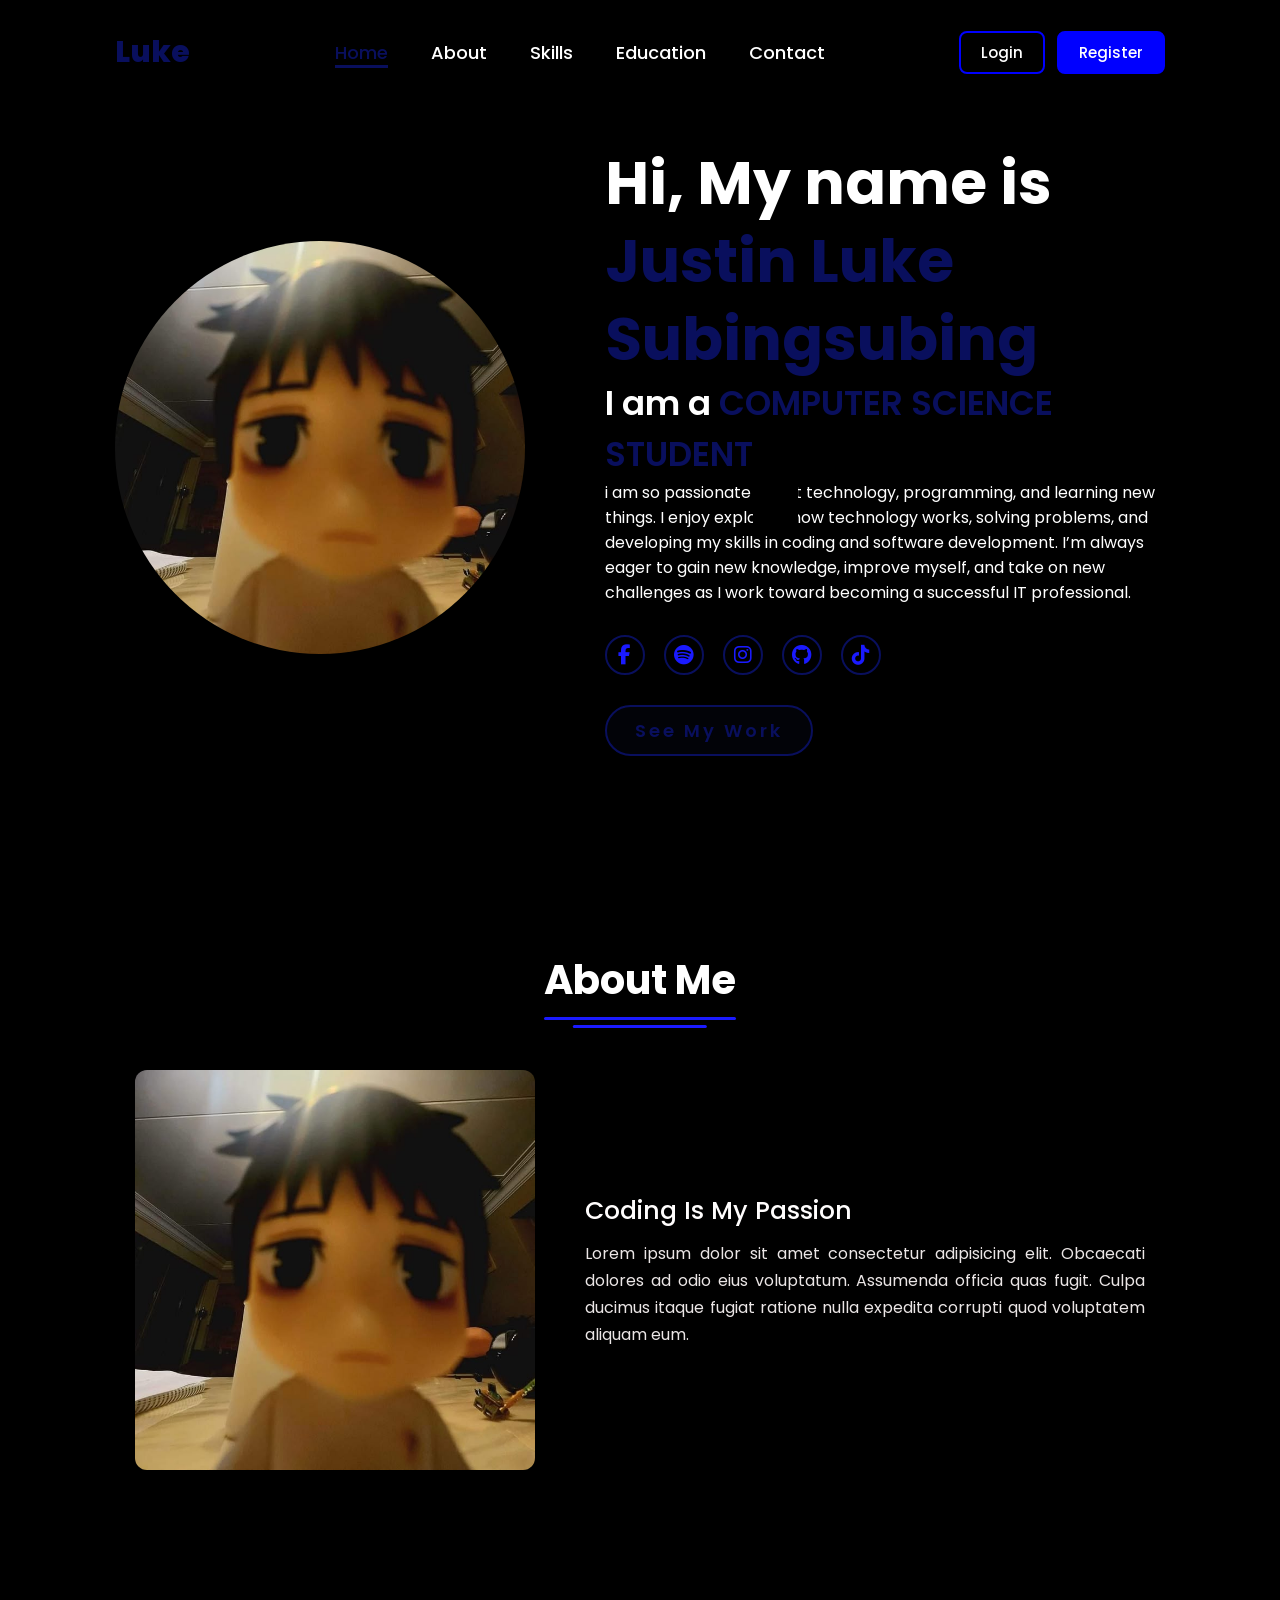
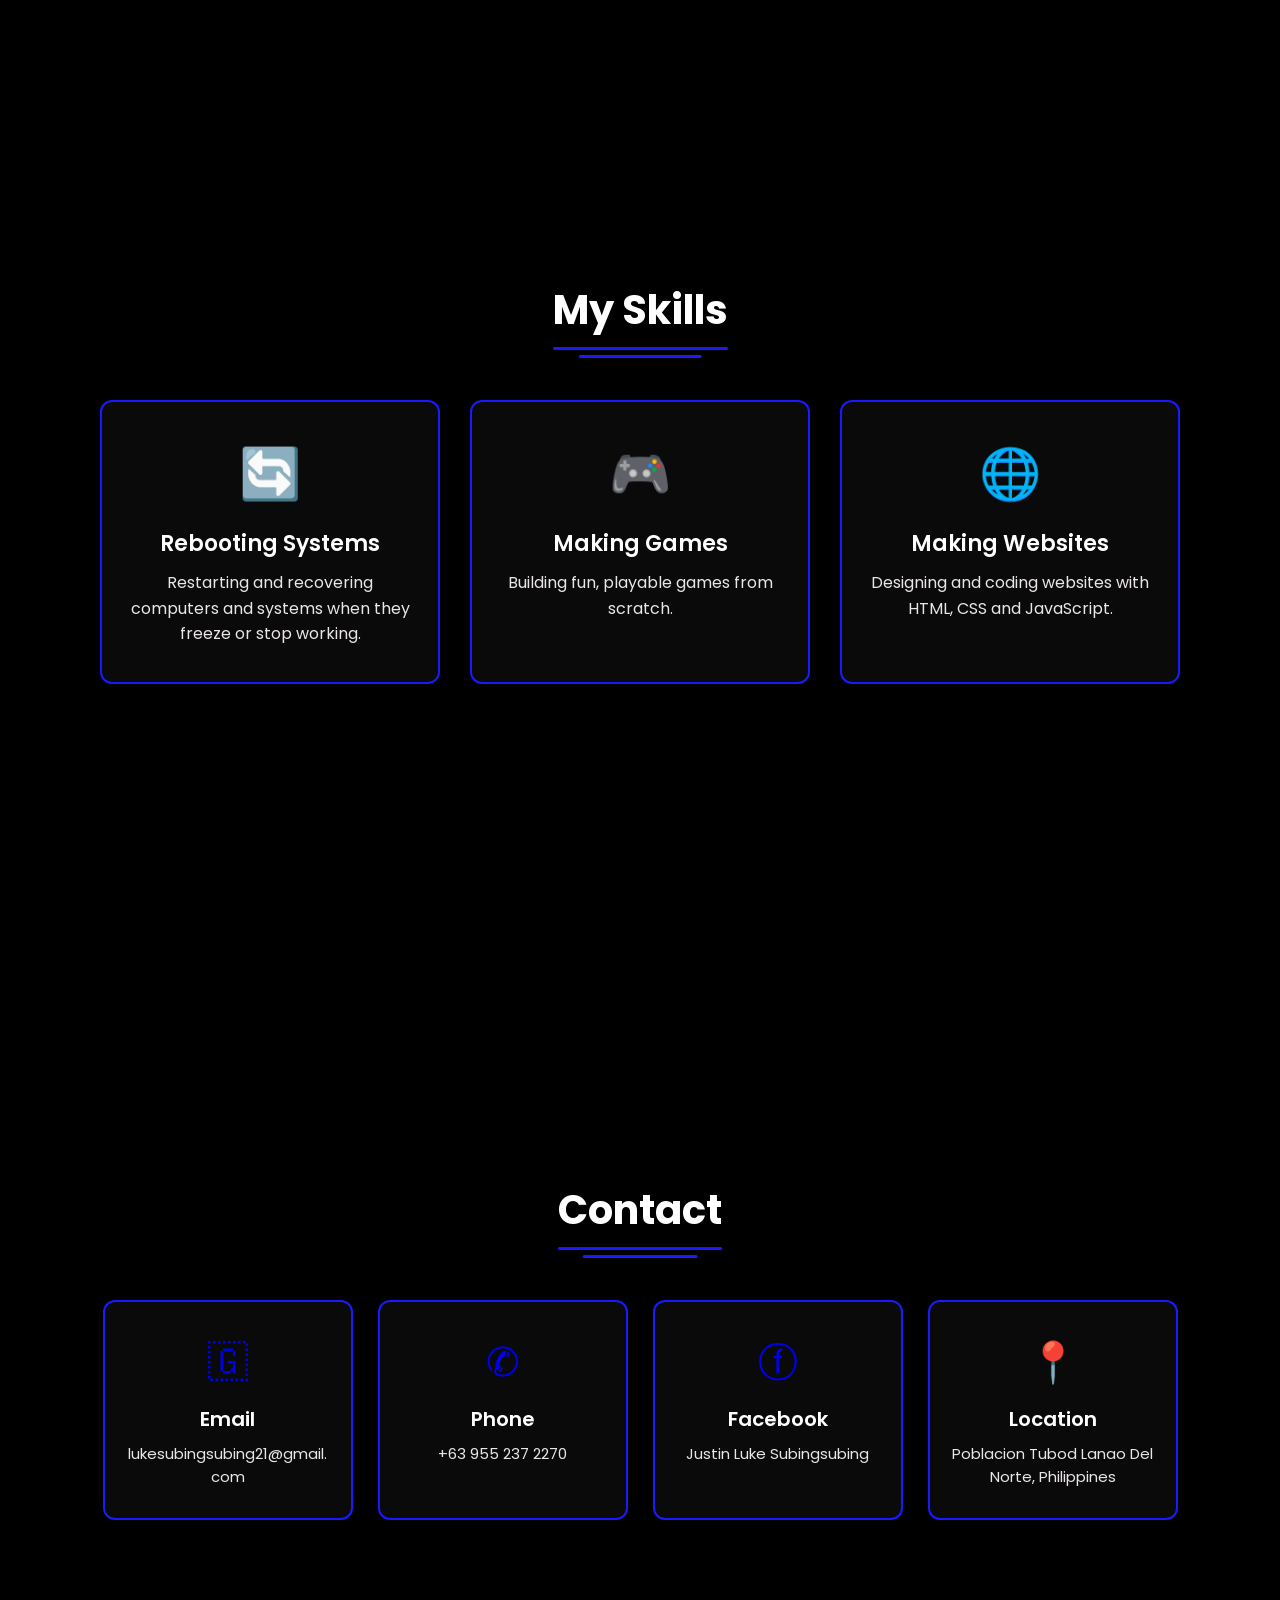
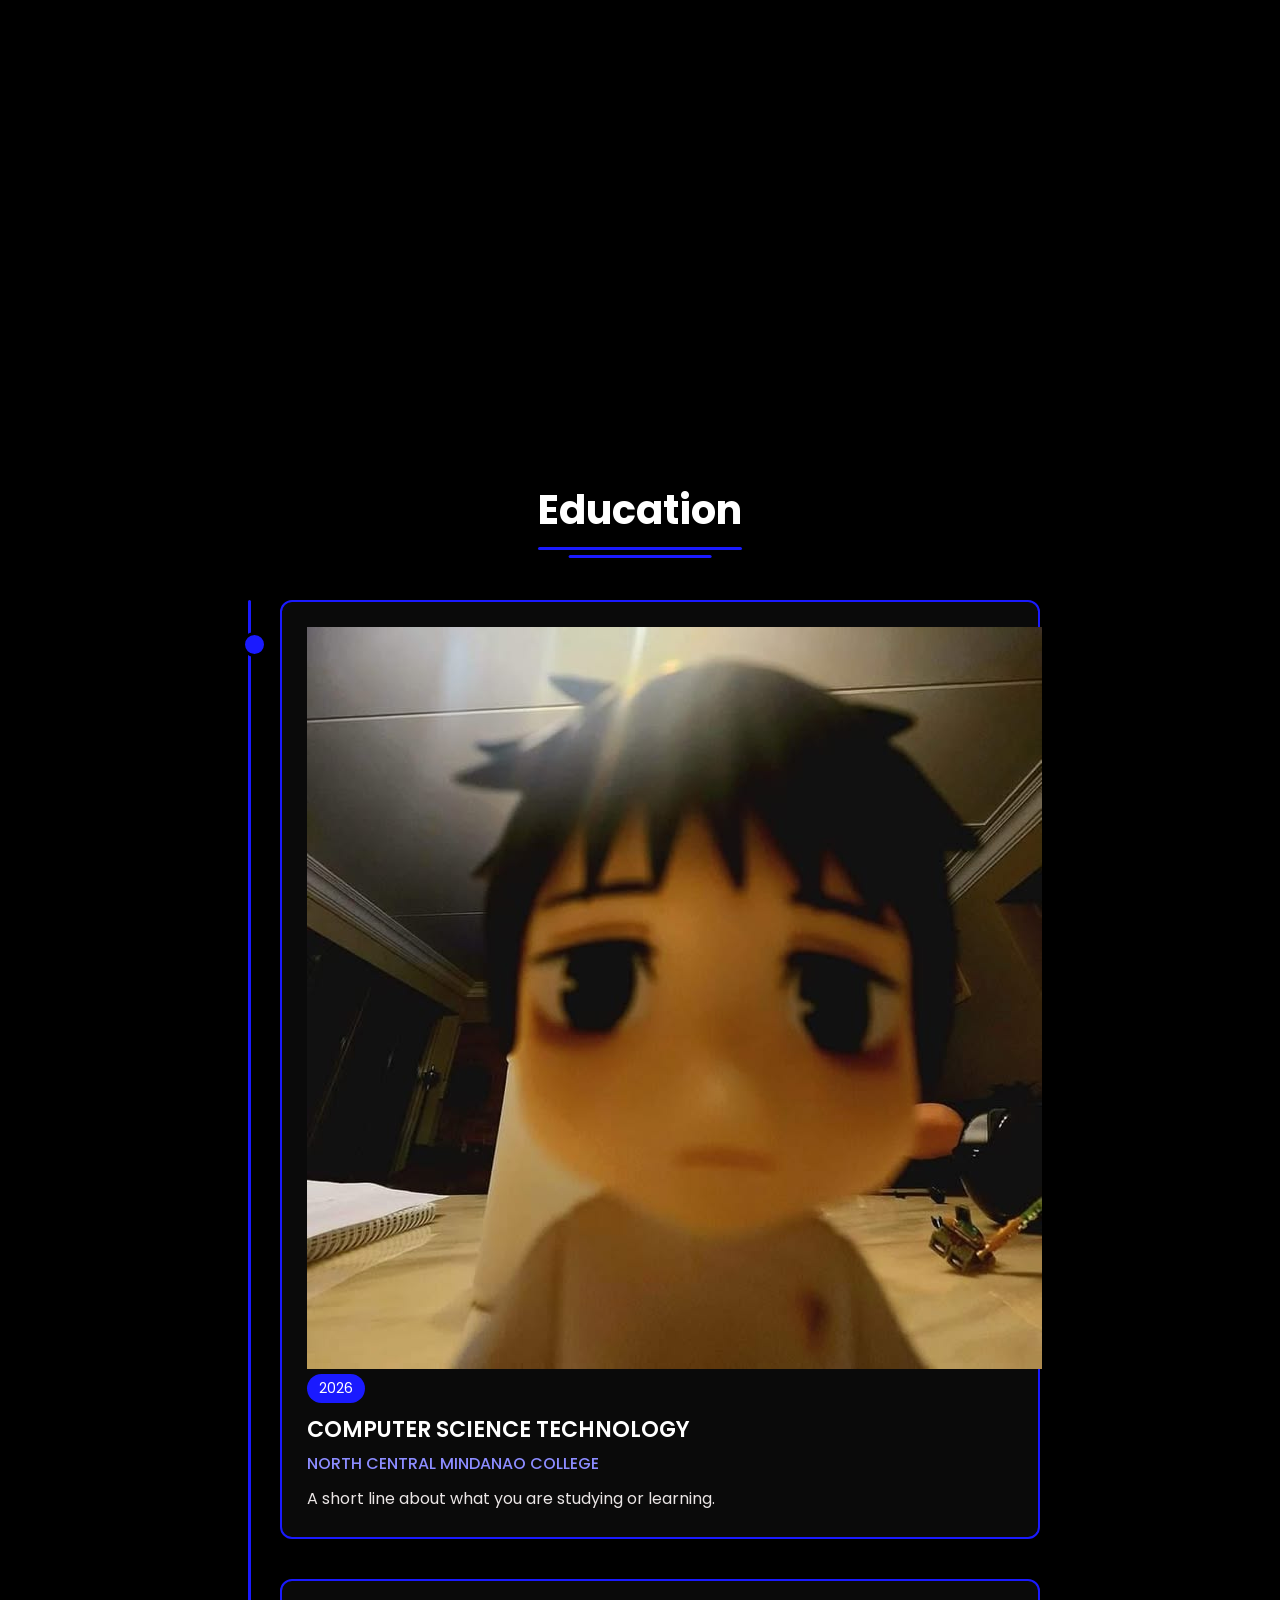
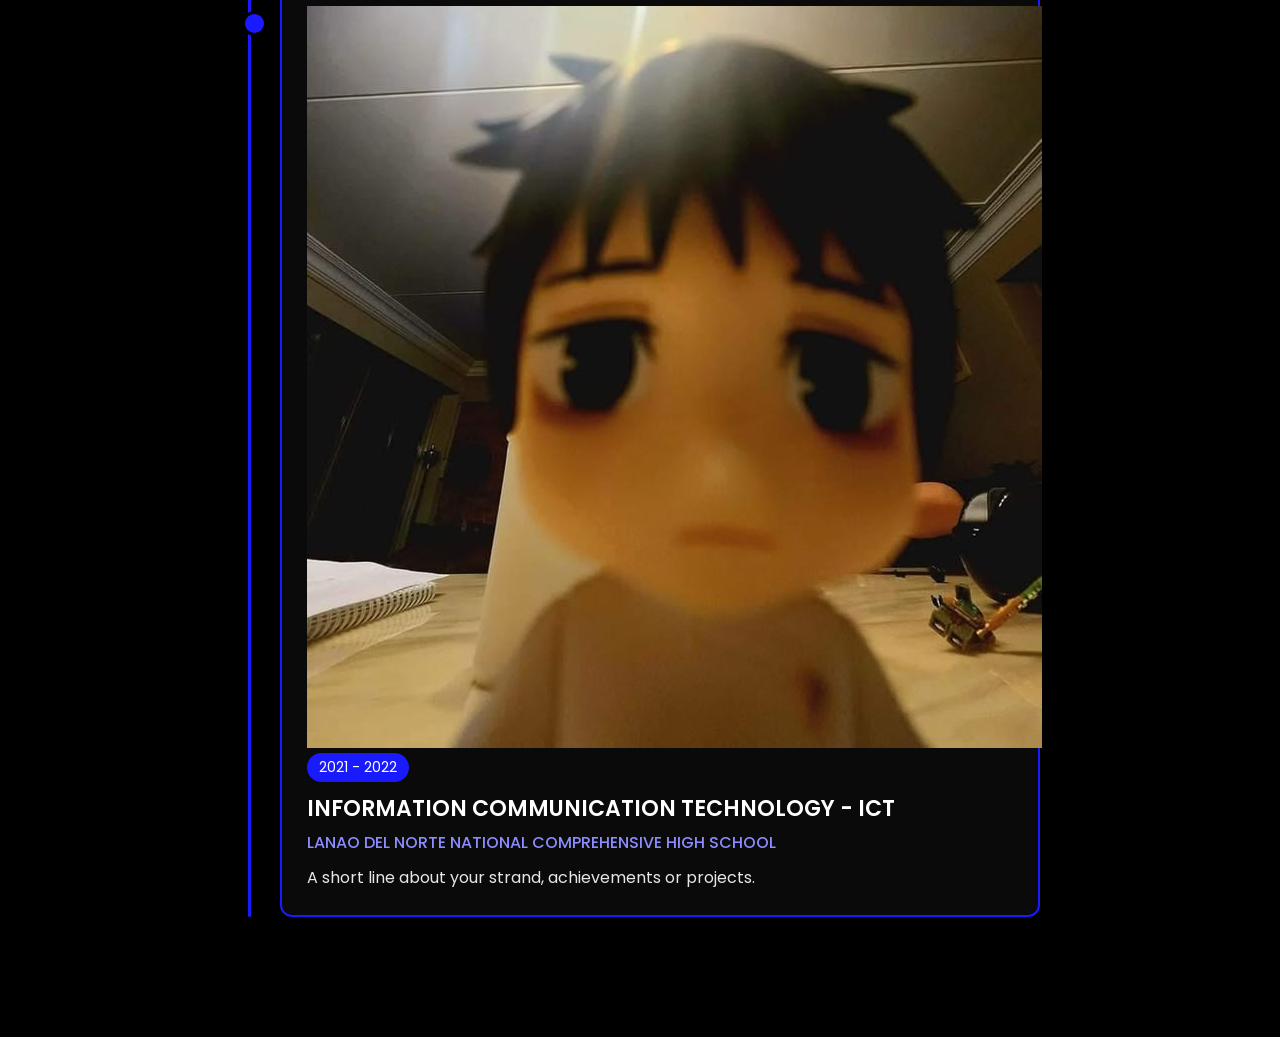
==== index.html @ 61efbec8 "Add files via upload" ====
<!DOCTYPE html>
<html lang="en">
<head>
    <meta charset="UTF-8">
    <meta name="viewport" content="width=device-width, initial-scale=1.0">
    <title>Luke's Portfolio</title>
    <link rel="stylesheet" href="https://cdnjs.cloudflare.com/ajax/libs/font-awesome/6.5.2/css/all.min.css">
    <link rel="stylesheet" href="style.css">
</head>
<body>
    <header>
        <a href="#" class="logo">Luke</a>
        <nav>
            <a href="#" class="active">Home</a>
            <a href="#">About</a>
            <a href="#">Skills</a>
            <a href="#">Education</a>
            <a href="#">Contact</a> 
        </nav>
        <div class="auth-buttons">
            <a href="login.html" class="btn-login">Login</a>
            <a href="register.html" class="btn-register">Register</a>
        </div>
    </header>
    <section class="home">
        <div class="home-img">
            <img src="image.jpg" alt="">
        </div>
        <div class="home-content">
            <h1>Hi, My name is <span>Justin Luke Subingsubing</span></h1>
            <h3 class="typing-text">I am a <span></span></h3>
            <p> i am so passionate about technology, programming, and learning new things. I enjoy exploring how technology works, solving problems, and developing my skills in coding and software development. I’m always eager to gain new knowledge, improve myself, and take on new challenges as I work toward becoming a successful IT professional. </p>
            <div class="social-icons">
                <a href="#"><i class="fa-brands fa-facebook-f"></i></a>
                <a href="#"><i class="fa-brands fa-spotify"></i></a>
                <a href="#"><i class="fa-brands fa-instagram"></i></a>
                <a href="#"><i class="fa-brands fa-github"></i></a>
                <a href="#"><i class="fa-brands fa-tiktok"></i></a>
            </div>
            <a href="#" class="btn">See My Work</a>
        </div>
    </section>

<section class="about" id="about">
  <h2 class="title"><span>About Me</span></h2>

  <div class="about-details">
    <div class="left">
      <img src="image.jpg" alt="Luke">
    </div>

    <div class="right">
      <h3 class="topic">Coding Is My Passion</h3>
      <p>
        Lorem ipsum dolor sit amet consectetur adipisicing elit. Obcaecati
        dolores ad odio eius voluptatum. Assumenda officia quas fugit.
        Culpa ducimus itaque fugiat ratione nulla expedita corrupti quod
        voluptatem aliquam eum.
      </p>
    </div>
  </div>
</section>

<section class="skills" id="skills">
    <h2 class="title"><span> My Skills </span></h2>

    <div class="skills-container">
    <div class="skill-card">
      <div class="skill-icon">🔄</div>
      <h3>Rebooting Systems</h3>
      <p>Restarting and recovering computers and systems when they freeze or stop working.</p>
    </div>

    <div class="skill-card">
      <div class="skill-icon">🎮</div>
      <h3>Making Games</h3>
      <p>Building fun, playable games from scratch.</p>
    </div>

    <div class="skill-card">
      <div class="skill-icon">🌐</div>
      <h3>Making Websites</h3>
      <p>Designing and coding websites with HTML, CSS and JavaScript.</p>
    </div>
  </div>
</section>

<section class="contact" id="contact">
  <h2 class="title"><span>Contact</span></h2>

  <div class="contact-container">
    <a href="lukesubingsubing21@gmail.com" class="contact-card">
      <div class="contact-icon">🇬</div>
      <h3>Email</h3>
      <p>lukesubingsubing21@gmail.com</p>
    </a>

    <a href="tel:+6395523372270" class="contact-card">
      <div class="contact-icon">✆</div>
      <h3>Phone</h3>
      <p>+63 955 237 2270</p>
    </a>

    <a href="https://facebook.com/61594076378493" target="_blank" rel="noopener" class="contact-card">
      <div class="contact-icon">ⓕ</div>
      <h3>Facebook</h3>
      <p>Justin Luke Subingsubing</p>
    </a>

    <div class="contact-card">
      <div class="contact-icon">📍</div>
      <h3>Location</h3>
      <p>Poblacion Tubod Lanao Del Norte, Philippines</p>
    </div>
  </div>
</section>

<section class="education" id="education">
  <h2 class="title"><span>Education</span></h2>

  <div class="timeline">
    <div class="edu-item">
        <img src="image.jpg" alt="">
      <span class="edu-year">2026</span>
      <h3>COMPUTER SCIENCE TECHNOLOGY</h3>
      <h4>NORTH CENTRAL MINDANAO COLLEGE</h4>
      <p>A short line about what you are studying or learning.</p>
    </div>

    <div class="edu-item">
        <img src="image.jpg" alt="">
      <span class="edu-year">2021 - 2022    </span>
      <h3>INFORMATION COMMUNICATION TECHNOLOGY - ICT</h3>
      <h4>LANAO DEL NORTE NATIONAL COMPREHENSIVE HIGH SCHOOL</h4>
      <p>A short line about your strand, achievements or projects.</p>
    </div>
  </div>
</section>
</body>
</html>
---- style.css ----
@import url('https://fonts.googleapis.com/css2?family=Poppins:wght@100,200,300,400,500,600&display=swap');

*{
    margin: 0;
    padding: 0;
    box-sizing: border-box;
    text-decoration: none;
    border: none;
    outline: none;
    font-family: 'Poppins', sans-serif;
}

html{
    font-size: 62.5%;
}

body{
    width: 100%;
    height: 100vh;
    overflow-x: hidden;
    background-color: #000000;
    color: white;
}

header{
    margin-top: 20px;
    position: fixed;
    top: 0;
    left: 0;
    width: 100%;
    padding: 1rem 9%;
    background-color: transparent;
    filter: drop-shadow(10px);
    display: flex;
    justify-content: space-between;
    align-items: center;
    z-index: 100;
}

.logo{
    font-size: 3rem;
    color: #090f5d;
    font-weight: 800;
    cursor: pointer;
    transition: 0.5 ease;
}

.logo:hover{
    transform: scale(1.1);
}

nav a{
    font-size: 1.8rem;
    color: white;
    font-weight: 500;
    margin-left: 4rem;
    transition: 0.3s ease;
    border-bottom: 3px solid transparent;
}

nav a:hover,
nav a.active{
    color: #090f5d;
    border-bottom: 3px solid #090f5d;
}

@media(max-width:995px){
    nav{
        position:absolute;
        display: none;
        top:0%;
        right:0;
        width: 40%;
        border-left:3px solid #090f5d;
        border-bottom:3px solid #090f5d;
        border-bottom-left-radius: 2rem;
        padding: 1rem solid;
        background-color: #000000;
        border-top: 0.1rem solid #090f5d;
    }

    nav.active{
        display: block;
        font-size: 2rem;
        margin: 3rem 0;
    }

    nav a:hover,
    nav a.active{
        padding: 1rem;
        border-radius: 0.5rem;
        border-bottom: 0.5rem solid #090f5d;
    }

}

section{
    min-height: 100vh;
    padding: 5rem 9% 5rem;

}

.home{
    display: flex;
    justify-content: space-between;
    align-items: center;
    gap:8rem;
    background-color: #000000;
}

.home .home-content h1{
    font-size: 6rem;
    font-weight: 700;
    line-height: 1.3;
}

span{
    color: #090f5d;
}

.home.content h3{
    font-size: 4rem;
    font-weight: 700;
    margin: 1rem;
}

.home-content{
    font-size:1.6rem;

}
.home-img{
    border-radius: 50%;
}

.home-img img{
    position: relative;
    width: 32vw;
    border-radius: 50%;
    box-shadow: 0 0 25px solid #090f5d;
    cursor: pointer;
    transition: 0.2s linear;
}

.home-img img:hover{
    font-size: 1.8rem;
    font-weight: 500;
}

.social-icons a{
    display: inline-flex;
    justify-content: center;
    align-items: center;
    width: 4rem;
    height: 4rem;
    background-color: transparent;
    border: 0.2rem solid #090f5d;
    font-size: 2rem;
    border-radius: 50%;
    margin: 3rem 1.5rem 3rem 0;
    transition: 0.3s ease;
    color: #1a1aff;
}

.social-icons a:hover{
    color: black;
    transform: scale(1.3) translateY(-5px);
    background-color: #090f5d;
    box-shadow: 0 0 25px #090f5d;
}

.btn{
    display: inline-block;
    padding: 1rem 2.8rem;
    background-color: #020308;
    border-radius: 4rem;
    font-size: 1.8rem;
    color: #090f5d;
    letter-spacing: 0.3rem;
    font-weight: 600;
    border: 2px solid #090f5d;
    transition: 0.3 ease;
    cursor: pointer;
}

.btn:hover{
    transform: scale3d(1.03);
    background-color: #090f5d;
    color: black;
    box-shadow: 0 0 25px #090f5d;
}

.typing-text{
    font-size: 34px;
    font-weight: 600;
    min-width: 280px;
}

.typing-text span{
    position: relative;
}

.typing-text span::before{
    content: " COMPUTER SCIENCE STUDENT";
    color: #090f5d;
    animation: words 20s infinite;
}

.typing-text span::after{
    content: "";
    background-color: #000000;
    position: absolute;
    width: calc(100% + 8px);
    height: 100%;
    border-left: 3px solid black;
    right: -8;
    animation: cursor 0.6 infinite;
}

@keyframes cursor {
    to{
        border-left: 3px solid black;
    }
}

@keyframes words{
    0%, 20%{
        content: "COMPUTER SCIENCE STUDENT";
    }
    21%, 40%{
        content: "SOFTWARE DEVELOPER";
    }
    41%, 60%{
        content: "FRESHMAN STUDENT";
    }
    61%, 80%{
        content: "STUDENT";
    }
    81%, 100%{
        content: "CSS STUDENT";
    }
}

@media (max-width: 1000px){
    .home{
        gap: 4rem;
    }

    .home .home-content h3{
        font-size: 2.5rem;
    }

    .home .home-content h1{
        font-size: 5rem;
    }

    

    .home-img img{
        width: 70vw;
        margin-top: 4rem;

    }
}

.about .title {
  text-align: center;
  margin-bottom: 50px;
}

.about .title span {
  position: relative;
  display: inline-block;
  color: #fff;
  font-size: 40px;
  font-weight: 700;
  padding-bottom: 10px;
}

.about .title span::before {
  content: "";
  position: absolute;
  left: 0;
  bottom: 0;
  width: 100%;
  height: 3px;
  background: #1a1aff;
  border-radius: 2px;
}

.about .title span::after {
  content: "";
  position: absolute;
  left: 50%;
  bottom: -8px;
  width: 70%;
  height: 3px;
  background: #1a1aff;
  border-radius: 2px;
  transform: translateX(-50%);
}

.about .about-details {
  display: flex;
  align-items: center;
  justify-content: center;
  gap: 50px;
  max-width: 1100px;
  margin: 40px auto 0;
  padding: 0 20px;
}

.about .about-details .left {
  flex: 0 0 auto;
}

.about .about-details .left img {
  display: block;
  width: 400px;
  height: 400px;
  object-fit: cover;
  border-radius: 12px;
}

.about .about-details .right {
  flex: 1;
  min-width: 0;
}

.about .about-details .right .topic {
  color: rgb(255, 253, 253);
  font-size: 25px;
  font-weight: 500;
  margin-bottom: 10px;
}

.about .about-details .right p {
  color: rgb(235, 230, 230);
  font-size: 16px;
  line-height: 1.7;
  text-align: justify;
}

.skills {
  padding: 80px 20px;
}

.skills .title {
  text-align: center;
  margin-bottom: 50px;
}

.skills .title span {
  position: relative;
  display: inline-block;
  color: #fff;
  font-size: 40px;
  font-weight: 700;
  padding-bottom: 10px;
}

.skills .title span::before {
  content: "";
  position: absolute;
  left: 0;
  bottom: 0;
  width: 100%;
  height: 3px;
  background: #1a1aff;
  border-radius: 2px;
}

.skills .title span::after {
  content: "";
  position: absolute;
  left: 50%;
  bottom: -8px;
  width: 70%;
  height: 3px;
  background: #1a1aff;
  border-radius: 2px;
  transform: translateX(-50%);
}

.skills-container {
  display: flex;
  justify-content: center;
  flex-wrap: wrap;
  gap: 30px;
  max-width: 1100px;
  margin: 0 auto;
}

.skill-card {
  flex: 1 1 280px;
  max-width: 340px;
  padding: 35px 25px;
  text-align: center;
  background: #0a0a0a;
  border: 2px solid #1a1aff;
  border-radius: 12px;
  transition: transform 0.3s, box-shadow 0.3s;
}

.skill-card:hover {
  transform: translateY(-8px);
  box-shadow: 0 0 20px rgba(26, 26, 255, 0.5);
}

.skill-icon {
  font-size: 50px;
  margin-bottom: 15px;
}

.skill-card h3 {
  color: #fff;
  font-size: 22px;
  font-weight: 600;
  margin-bottom: 10px;
}

.skill-card p {
  color: rgb(235, 230, 230);
  font-size: 16px;
  line-height: 1.6;
}

.contact {
  padding: 80px 20px;
}

.contact .title {
  text-align: center;
  margin-bottom: 50px;
}

.contact .title span {
  position: relative;
  display: inline-block;
  color: #fff;
  font-size: 40px;
  font-weight: 700;
  padding-bottom: 10px;
}

.contact .title span::before {
  content: "";
  position: absolute;
  left: 0;
  bottom: 0;
  width: 100%;
  height: 3px;
  background: #1a1aff;
  border-radius: 2px;
}

.contact .title span::after {
  content: "";
  position: absolute;
  left: 50%;
  bottom: -8px;
  width: 70%;
  height: 3px;
  background: #1a1aff;
  border-radius: 2px;
  transform: translateX(-50%);
}

.contact-container {
  display: flex;
  justify-content: center;
  flex-wrap: wrap;
  gap: 25px;
  max-width: 1100px;
  margin: 0 auto;
}

.contact-card {
  flex: 1 1 220px;
  max-width: 250px;
  padding: 30px 20px;
  text-align: center;
  text-decoration: none;
  background: #0a0a0a;
  border: 2px solid #1a1aff;
  border-radius: 12px;
  transition: transform 0.3s, box-shadow 0.3s;
}

.contact-card:hover {
  transform: translateY(-8px);
  box-shadow: 0 0 20px rgba(26, 26, 255, 0.5);
}

.contact-icon {
  font-size: 40px;
  margin-bottom: 12px;
}

.contact-card h3 {
  color: #fff;
  font-size: 20px;
  font-weight: 600;
  margin-bottom: 8px;
}

.contact-card p {
  color: rgb(235, 230, 230);
  font-size: 15px;
  word-break: break-word;
}



@media (max-width: 800px) {
  .about .about-details {
    flex-direction: column;
    text-align: center;
  }
  .about .about-details .left img {
    width: 100%;
    max-width: 400px;
    height: auto;
    aspect-ratio: 1 / 1;
  }
  .about .about-details .right p {
    text-align: left;
  }
}

.education {
  padding: 80px 20px;
}

.education .title {
  text-align: center;
  margin-bottom: 50px;
}

.education .title span {
  position: relative;
  display: inline-block;
  color: #fff;
  font-size: 40px;
  font-weight: 700;
  padding-bottom: 10px;
}

.education .title span::before {
  content: "";
  position: absolute;
  left: 0;
  bottom: 0;
  width: 100%;
  height: 3px;
  background: #1a1aff;
  border-radius: 2px;
}

.education .title span::after {
  content: "";
  position: absolute;
  left: 50%;
  bottom: -8px;
  width: 70%;
  height: 3px;
  background: #1a1aff;
  border-radius: 2px;
  transform: translateX(-50%);
}

.timeline {
  position: relative;
  max-width: 800px;
  margin: 0 auto;
  padding-left: 40px;
}

.timeline::before {
  content: "";
  position: absolute;
  left: 8px;
  top: 0;
  width: 3px;
  height: 100%;
  background: #1a1aff;
  border-radius: 2px;
}

.edu-item {
  position: relative;
  margin-bottom: 40px;
  padding: 25px;
  background: #0a0a0a;
  border: 2px solid #1a1aff;
  border-radius: 12px;
}

/* dot on the line */
.edu-item::before {
  content: "";
  position: absolute;
  left: -40px;
  top: 30px;
  width: 19px;
  height: 19px;
  background: #1a1aff;
  border: 3px solid #000;
  border-radius: 50%;
}

.edu-year {
  display: inline-block;
  margin-bottom: 10px;
  padding: 4px 12px;
  background: #1a1aff;
  color: #fff;
  font-size: 14px;
  border-radius: 20px;
}

.edu-item h3 {
  color: #fff;
  font-size: 22px;
  font-weight: 600;
  margin-bottom: 5px;
}

.edu-item h4 {
  color: #8c8cff;
  font-size: 16px;
  font-weight: 500;
  margin-bottom: 10px;
}

.edu-item p {
  color: rgb(235, 230, 230);
  font-size: 16px;
  line-height: 1.6;
}

.edu-img {
  display: block;
  width: 100%;
  height: 220px;
  object-fit: cover;
  border-radius: 8px;
  margin-bottom: 15px;
}



 .auth-buttons {
        display: flex;
        align-items: center;
        gap: 12px;
        margin-left: 30px;
    }

        .auth-buttons a {
        font-family: 'Poppins', sans-serif;
        font-size: 15px;
        font-weight: 500;
        text-decoration: none;
        padding: 8px 20px;
        border-radius: 8px;
        border: 2px solid #0000ff;
        transition: all 0.3s ease;
    }

        .btn-login {
        color: #fff;
        background: transparent;
        cursor: pointer;
    }

        .btn-login:hover {
        background: rgba(0, 0, 255, 0.15);
    }

        .btn-register {
        color: #fff;
        background: #0000ff;
    }

        .btn-register:hover {
        background: #1a1aff;
        box-shadow: 0 0 12px rgba(0, 0, 255, 0.6);
    }

    body {
    cursor: url(https://www.gafcodes.com/premade/cursors/jspunkette/cursor55.cur), default;
}
    button,
    .btn-login,
    .btn-register {
    cursor: url(https://www.gafcodes.com/premade/cursors/jspunkette/cursor55.cur), pointer;
}
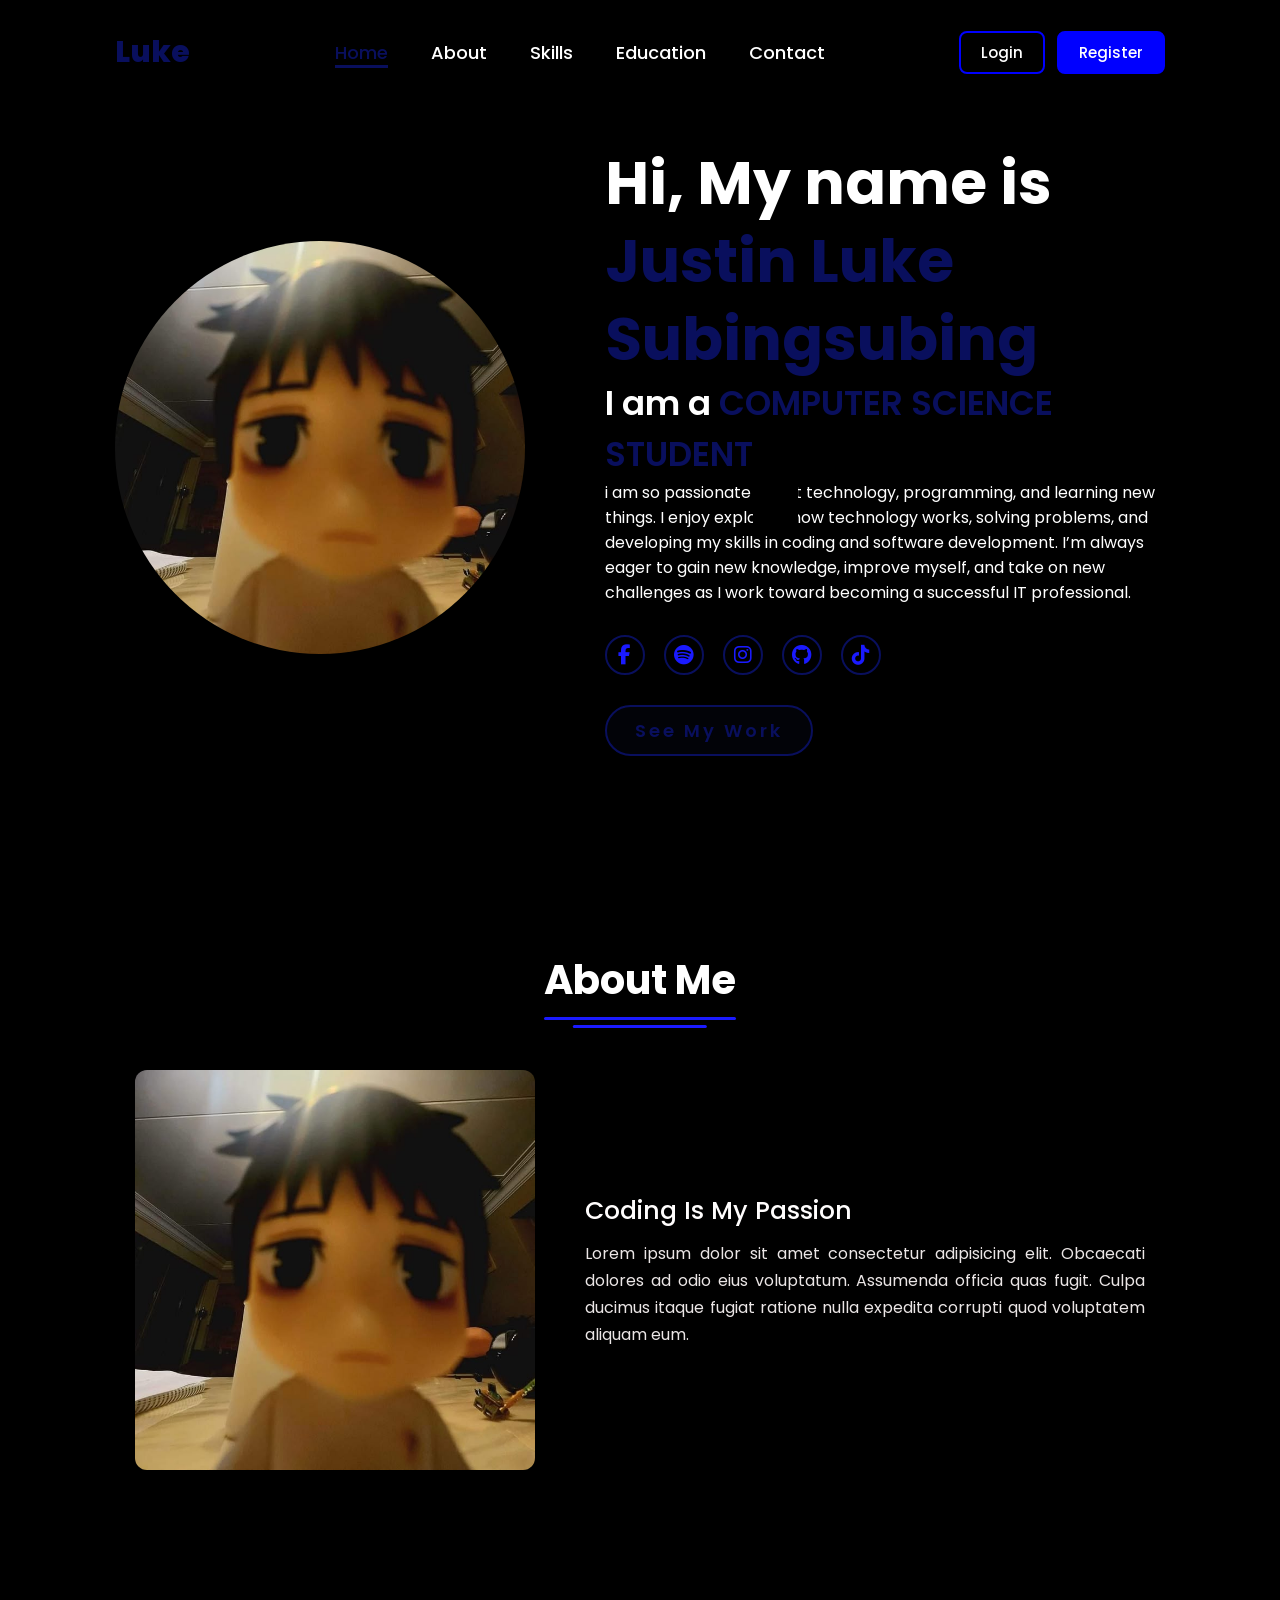
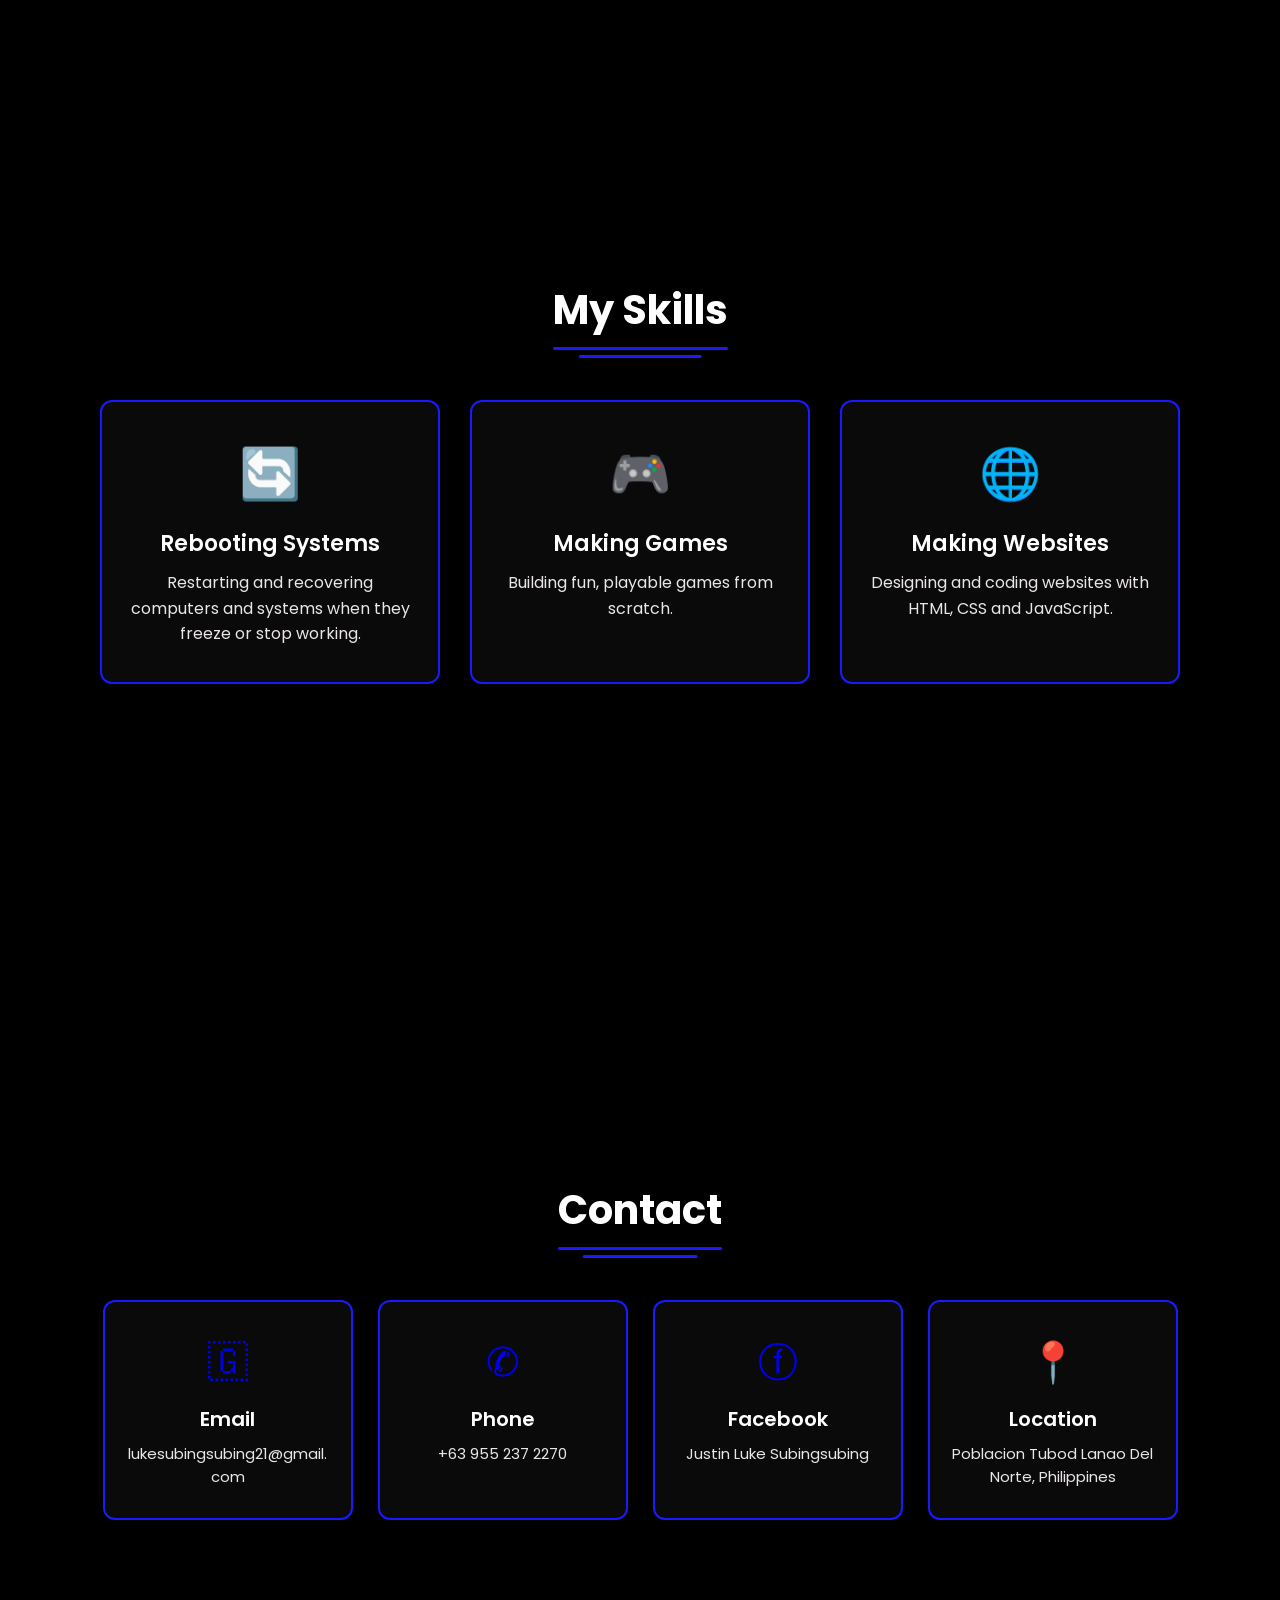
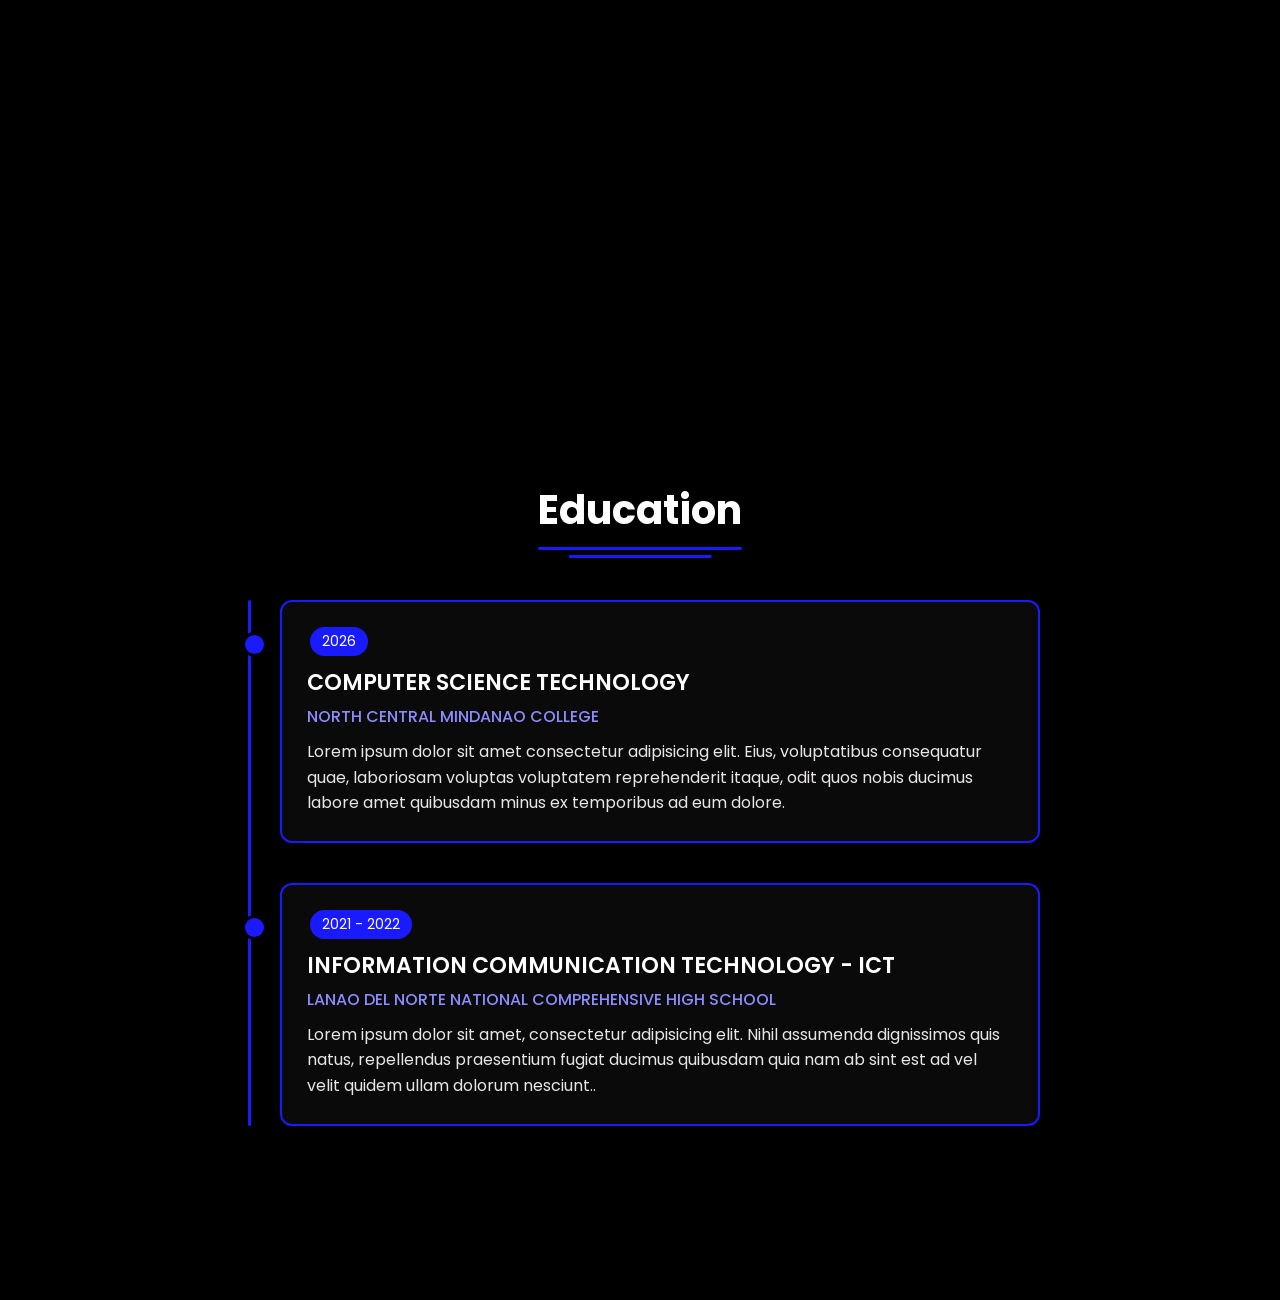
==== commit 87f84ff0: "Add files via upload" ====
--- a/index.html
+++ b/index.html
@@ -120,19 +120,19 @@
 
   <div class="timeline">
     <div class="edu-item">
-        <img src="image.jpg" alt="">
+        <img src="img1.jpg" alt="">
       <span class="edu-year">2026</span>
       <h3>COMPUTER SCIENCE TECHNOLOGY</h3>
       <h4>NORTH CENTRAL MINDANAO COLLEGE</h4>
-      <p>A short line about what you are studying or learning.</p>
+      <p>Lorem ipsum dolor sit amet consectetur adipisicing elit. Eius, voluptatibus consequatur quae, laboriosam voluptas voluptatem reprehenderit itaque, odit quos nobis ducimus labore amet quibusdam minus ex temporibus ad eum dolore.</p>
     </div>
 
     <div class="edu-item">
-        <img src="image.jpg" alt="">
+        <img src="img2.jpg" alt="">
       <span class="edu-year">2021 - 2022    </span>
       <h3>INFORMATION COMMUNICATION TECHNOLOGY - ICT</h3>
       <h4>LANAO DEL NORTE NATIONAL COMPREHENSIVE HIGH SCHOOL</h4>
-      <p>A short line about your strand, achievements or projects.</p>
+      <p>Lorem ipsum dolor sit amet, consectetur adipisicing elit. Nihil assumenda dignissimos quis natus, repellendus praesentium fugiat ducimus quibusdam quia nam ab sint est ad vel velit quidem ullam dolorum nesciunt..</p>
     </div>
   </div>
 </section>
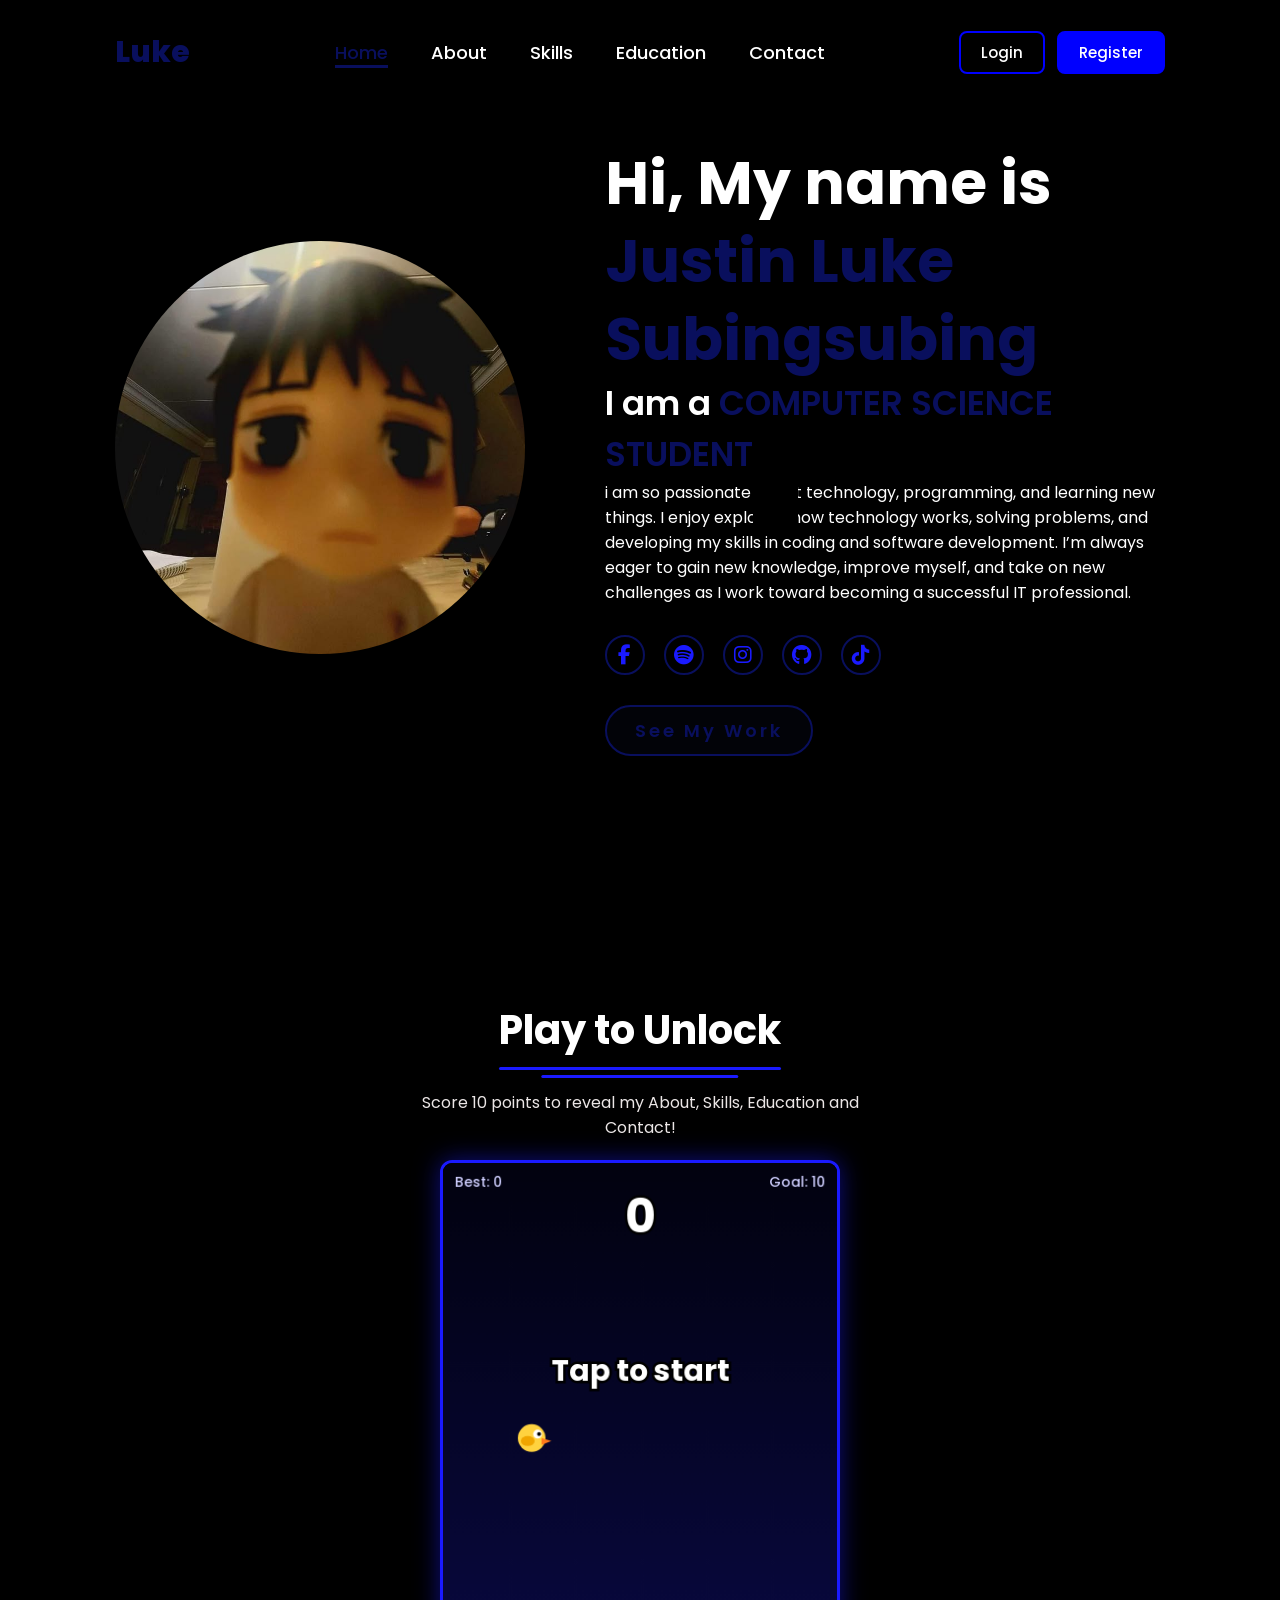
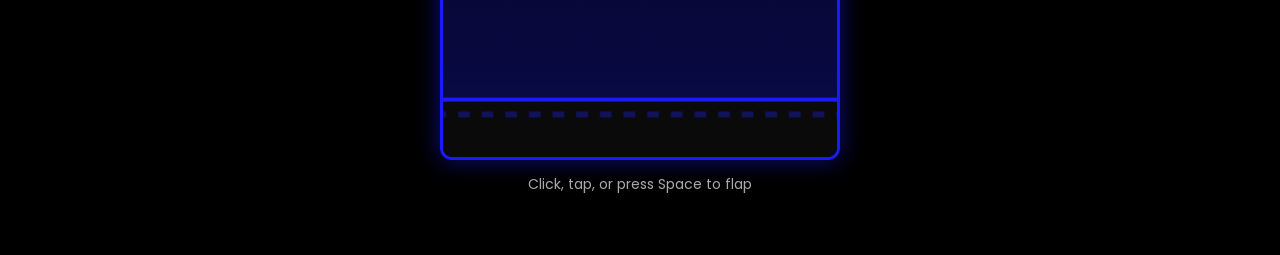
==== commit 13ad64c8: "Add files via upload" ====
--- a/index.html
+++ b/index.html
@@ -85,6 +85,28 @@
   </div>
 </section>
 
+<section class="education" id="education">
+  <h2 class="title"><span>Education</span></h2>
+
+  <div class="timeline">
+    <div class="edu-item">
+        <img src="img1.jpg" alt="">
+      <span class="edu-year">2026</span>
+      <h3>COMPUTER SCIENCE TECHNOLOGY</h3>
+      <h4>NORTH CENTRAL MINDANAO COLLEGE</h4>
+      <p>Lorem ipsum dolor sit amet consectetur adipisicing elit. Eius, voluptatibus consequatur quae, laboriosam voluptas voluptatem reprehenderit itaque, odit quos nobis ducimus labore amet quibusdam minus ex temporibus ad eum dolore.</p>
+    </div>
+
+    <div class="edu-item">
+        <img src="img2.jpg" alt="">
+      <span class="edu-year">2021 - 2022    </span>
+      <h3>INFORMATION COMMUNICATION TECHNOLOGY - ICT</h3>
+      <h4>LANAO DEL NORTE NATIONAL COMPREHENSIVE HIGH SCHOOL</h4>
+      <p>Lorem ipsum dolor sit amet, consectetur adipisicing elit. Nihil assumenda dignissimos quis natus, repellendus praesentium fugiat ducimus quibusdam quia nam ab sint est ad vel velit quidem ullam dolorum nesciunt..</p>
+    </div>
+  </div>
+</section>
+
 <section class="contact" id="contact">
   <h2 class="title"><span>Contact</span></h2>
 
@@ -115,26 +137,8 @@
   </div>
 </section>
 
-<section class="education" id="education">
-  <h2 class="title"><span>Education</span></h2>
+<script src="game.js"></script>
+<script src="style.js"></script>
 
-  <div class="timeline">
-    <div class="edu-item">
-        <img src="img1.jpg" alt="">
-      <span class="edu-year">2026</span>
-      <h3>COMPUTER SCIENCE TECHNOLOGY</h3>
-      <h4>NORTH CENTRAL MINDANAO COLLEGE</h4>
-      <p>Lorem ipsum dolor sit amet consectetur adipisicing elit. Eius, voluptatibus consequatur quae, laboriosam voluptas voluptatem reprehenderit itaque, odit quos nobis ducimus labore amet quibusdam minus ex temporibus ad eum dolore.</p>
-    </div>
-
-    <div class="edu-item">
-        <img src="img2.jpg" alt="">
-      <span class="edu-year">2021 - 2022    </span>
-      <h3>INFORMATION COMMUNICATION TECHNOLOGY - ICT</h3>
-      <h4>LANAO DEL NORTE NATIONAL COMPREHENSIVE HIGH SCHOOL</h4>
-      <p>Lorem ipsum dolor sit amet, consectetur adipisicing elit. Nihil assumenda dignissimos quis natus, repellendus praesentium fugiat ducimus quibusdam quia nam ab sint est ad vel velit quidem ullam dolorum nesciunt..</p>
-    </div>
-  </div>
-</section>
 </body>
-</html>+</html> 
--- a/style.css
+++ b/style.css
@@ -595,7 +595,6 @@
   border-radius: 12px;
 }
 
-/* dot on the line */
 .edu-item::before {
   content: "";
   position: absolute;
@@ -638,14 +637,28 @@
   line-height: 1.6;
 }
 
-.edu-img {
+.edu-item {
+  box-sizing: border-box;
+  width: 100%;
+  overflow: hidden;
+}
+
+.edu-item img {
   display: block;
   width: 100%;
-  height: 220px;
+  height: 350px;
   object-fit: cover;
-  border-radius: 8px;
-  margin-bottom: 15px;
-}
+  border-radius: 12px;
+  margin-bottom: 20px;
+}
+
+.timeline {
+  box-sizing: border-box;
+  width: 100%;
+  max-width: 800px;
+  margin: 0 auto;
+}
+
 
 
 
